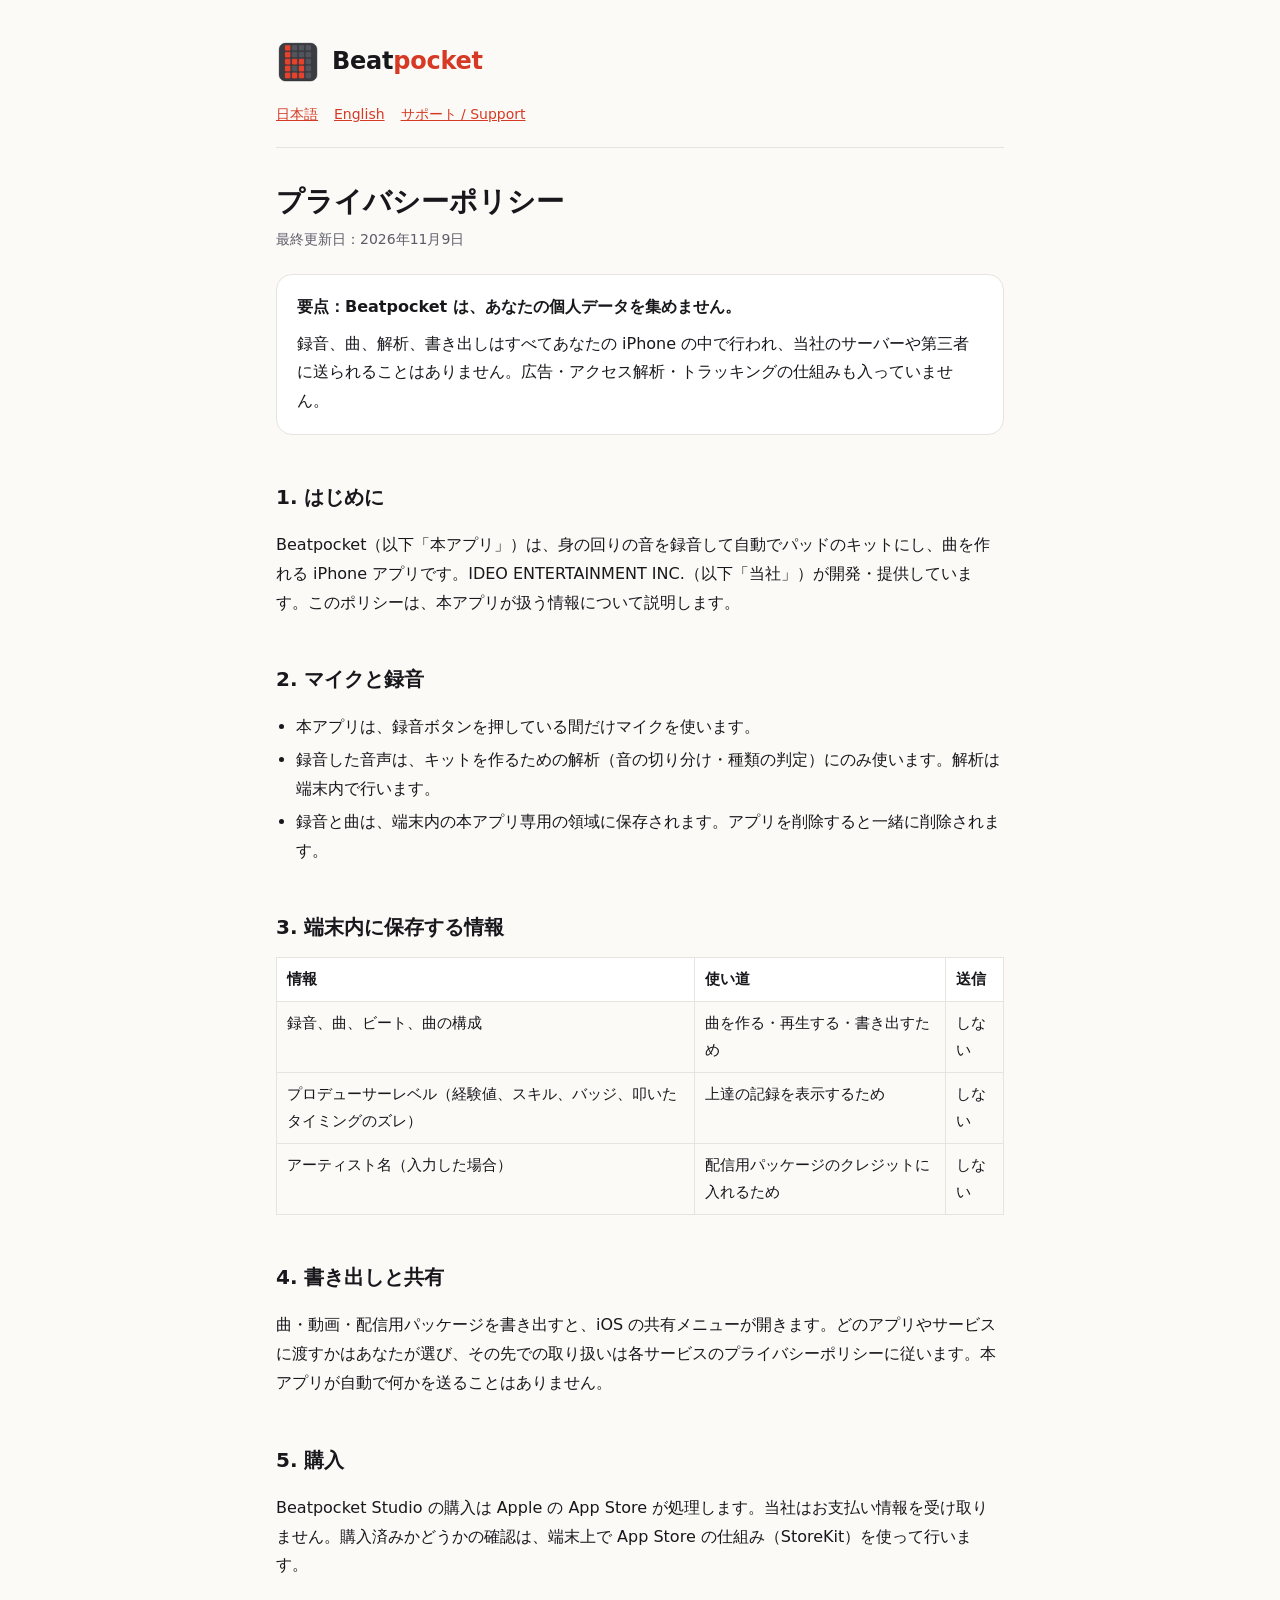
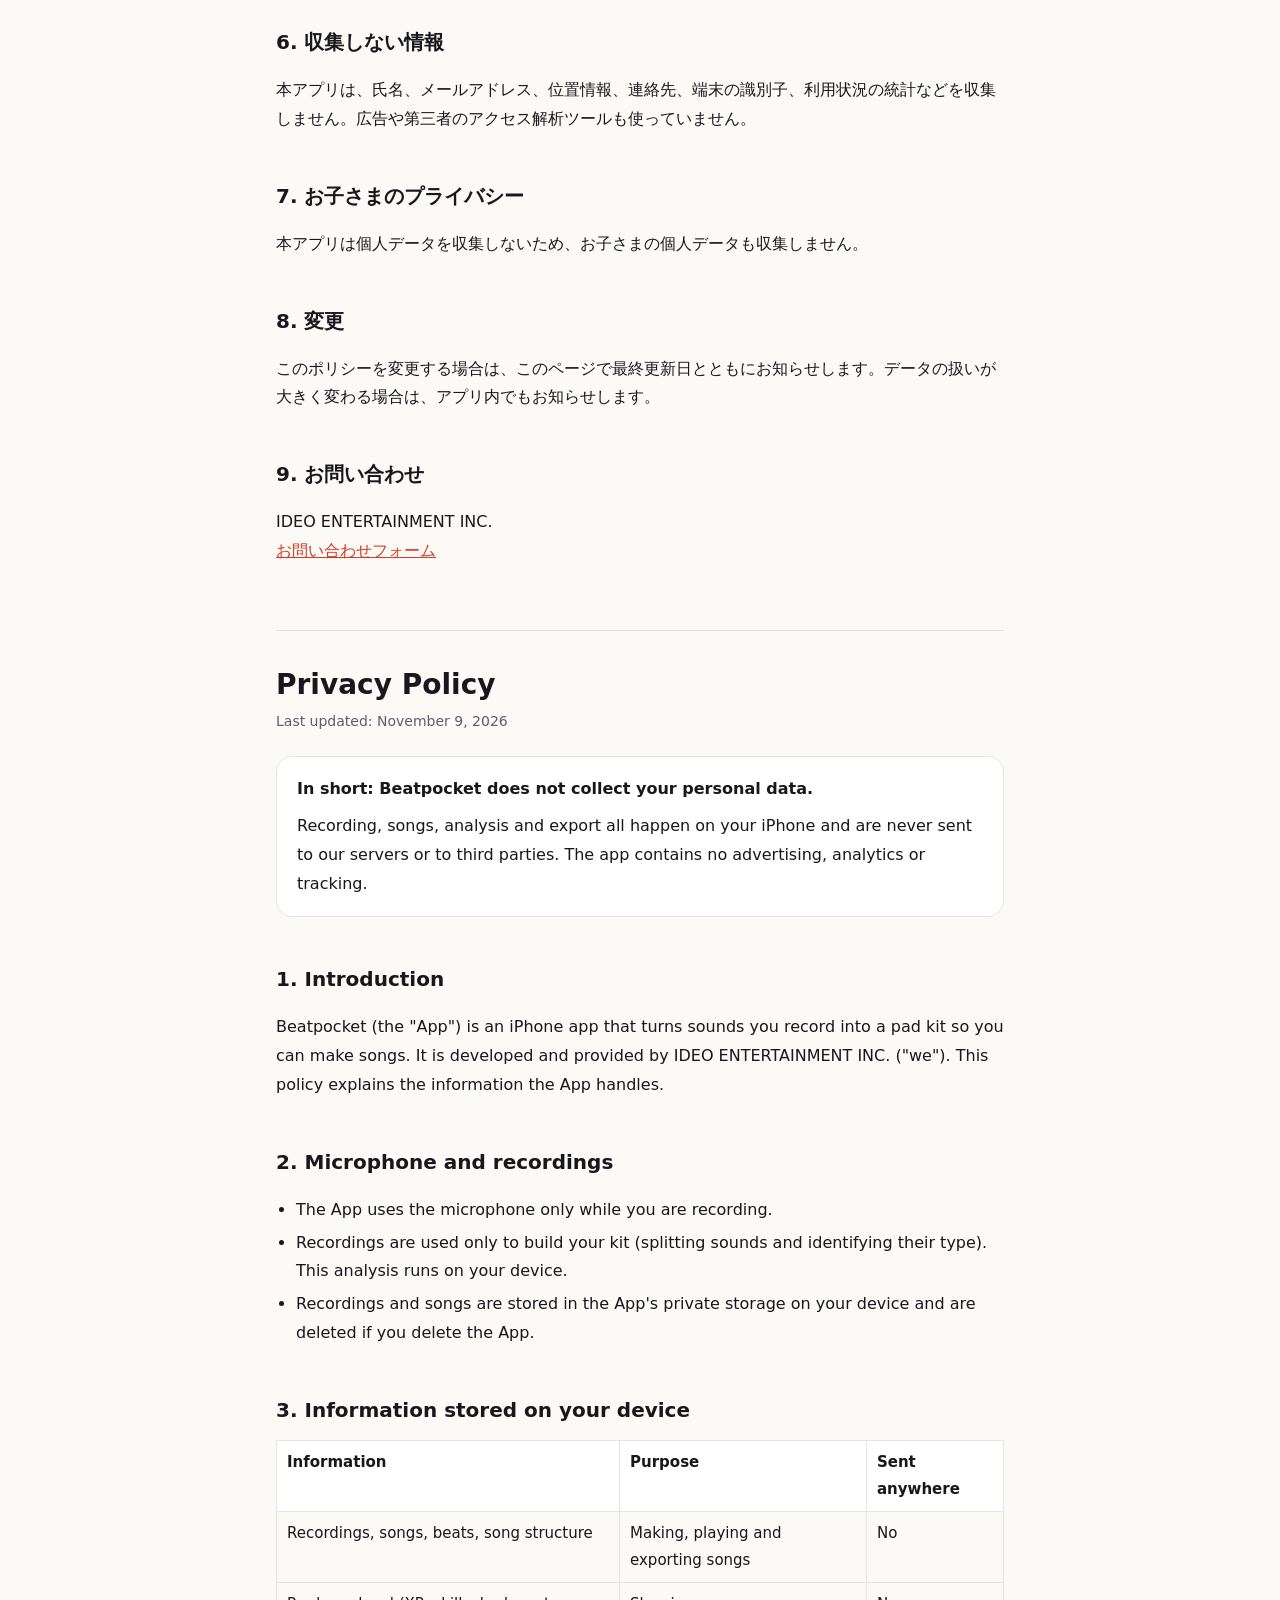
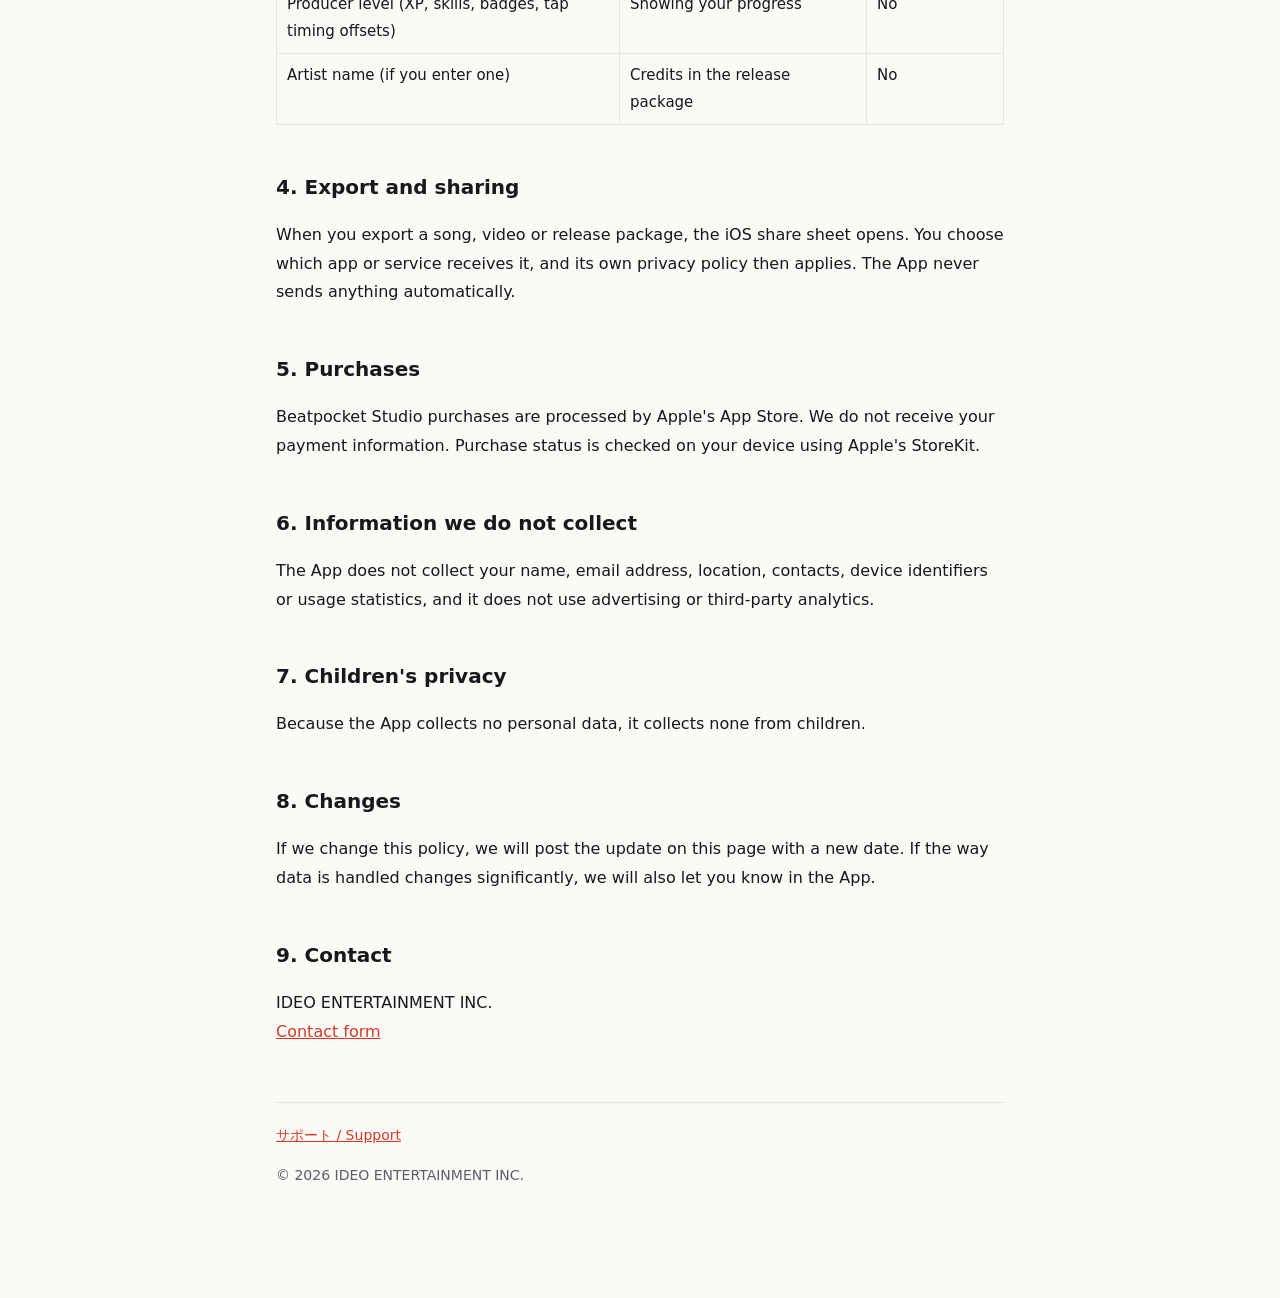
==== privacy.html @ 996421bf "Beatpocket support and privacy pages" ====
<!DOCTYPE html>
<html lang="ja">
<head>
<meta charset="utf-8">
<meta name="viewport" content="width=device-width, initial-scale=1">
<title>プライバシーポリシー / Privacy Policy — Beatpocket</title>
<meta name="description" content="Beatpocket のプライバシーポリシー。録音・曲・解析はすべて端末内で行い、個人データを収集しません。">
<link rel="stylesheet" href="style.css">
<link rel="apple-touch-icon" href="assets/apple-touch-icon.png">
<link rel="icon" href="assets/mark.png">
</head>
<body>
<div class="wrap">
<header>
  <a class="brand" href="./"><img src="assets/mark.png" alt=""><b>Beat<span>pocket</span></b></a>
  <p class="langbar"><a href="#ja">日本語</a><a href="#en">English</a><a href="./">サポート / Support</a></p>
</header>

<section id="ja" lang="ja">
<h1>プライバシーポリシー</h1>
<p class="meta">最終更新日：2026年11月9日</p>

<div class="lead">
  <p><b>要点：Beatpocket は、あなたの個人データを集めません。</b></p>
  <p>録音、曲、解析、書き出しはすべてあなたの iPhone の中で行われ、当社のサーバーや第三者に送られることはありません。広告・アクセス解析・トラッキングの仕組みも入っていません。</p>
</div>

<h2>1. はじめに</h2>
<p>Beatpocket（以下「本アプリ」）は、身の回りの音を録音して自動でパッドのキットにし、曲を作れる iPhone アプリです。IDEO ENTERTAINMENT INC.（以下「当社」）が開発・提供しています。このポリシーは、本アプリが扱う情報について説明します。</p>

<h2>2. マイクと録音</h2>
<ul>
  <li>本アプリは、録音ボタンを押している間だけマイクを使います。</li>
  <li>録音した音声は、キットを作るための解析（音の切り分け・種類の判定）にのみ使います。解析は端末内で行います。</li>
  <li>録音と曲は、端末内の本アプリ専用の領域に保存されます。アプリを削除すると一緒に削除されます。</li>
</ul>

<h2>3. 端末内に保存する情報</h2>
<table>
  <tr><th>情報</th><th>使い道</th><th>送信</th></tr>
  <tr><td>録音、曲、ビート、曲の構成</td><td>曲を作る・再生する・書き出すため</td><td>しない</td></tr>
  <tr><td>プロデューサーレベル（経験値、スキル、バッジ、叩いたタイミングのズレ）</td><td>上達の記録を表示するため</td><td>しない</td></tr>
  <tr><td>アーティスト名（入力した場合）</td><td>配信用パッケージのクレジットに入れるため</td><td>しない</td></tr>
</table>

<h2>4. 書き出しと共有</h2>
<p>曲・動画・配信用パッケージを書き出すと、iOS の共有メニューが開きます。どのアプリやサービスに渡すかはあなたが選び、その先での取り扱いは各サービスのプライバシーポリシーに従います。本アプリが自動で何かを送ることはありません。</p>

<h2>5. 購入</h2>
<p>Beatpocket Studio の購入は Apple の App Store が処理します。当社はお支払い情報を受け取りません。購入済みかどうかの確認は、端末上で App Store の仕組み（StoreKit）を使って行います。</p>

<h2>6. 収集しない情報</h2>
<p>本アプリは、氏名、メールアドレス、位置情報、連絡先、端末の識別子、利用状況の統計などを収集しません。広告や第三者のアクセス解析ツールも使っていません。</p>

<h2>7. お子さまのプライバシー</h2>
<p>本アプリは個人データを収集しないため、お子さまの個人データも収集しません。</p>

<h2>8. 変更</h2>
<p>このポリシーを変更する場合は、このページで最終更新日とともにお知らせします。データの扱いが大きく変わる場合は、アプリ内でもお知らせします。</p>

<h2>9. お問い合わせ</h2>
<p>IDEO ENTERTAINMENT INC.<br><a href="./#contact">お問い合わせフォーム</a></p>
</section>

<hr>

<section id="en" lang="en">
<h1>Privacy Policy</h1>
<p class="meta">Last updated: November 9, 2026</p>

<div class="lead">
  <p><b>In short: Beatpocket does not collect your personal data.</b></p>
  <p>Recording, songs, analysis and export all happen on your iPhone and are never sent to our servers or to third parties. The app contains no advertising, analytics or tracking.</p>
</div>

<h2>1. Introduction</h2>
<p>Beatpocket (the "App") is an iPhone app that turns sounds you record into a pad kit so you can make songs. It is developed and provided by IDEO ENTERTAINMENT INC. ("we"). This policy explains the information the App handles.</p>

<h2>2. Microphone and recordings</h2>
<ul>
  <li>The App uses the microphone only while you are recording.</li>
  <li>Recordings are used only to build your kit (splitting sounds and identifying their type). This analysis runs on your device.</li>
  <li>Recordings and songs are stored in the App's private storage on your device and are deleted if you delete the App.</li>
</ul>

<h2>3. Information stored on your device</h2>
<table>
  <tr><th>Information</th><th>Purpose</th><th>Sent anywhere</th></tr>
  <tr><td>Recordings, songs, beats, song structure</td><td>Making, playing and exporting songs</td><td>No</td></tr>
  <tr><td>Producer level (XP, skills, badges, tap timing offsets)</td><td>Showing your progress</td><td>No</td></tr>
  <tr><td>Artist name (if you enter one)</td><td>Credits in the release package</td><td>No</td></tr>
</table>

<h2>4. Export and sharing</h2>
<p>When you export a song, video or release package, the iOS share sheet opens. You choose which app or service receives it, and its own privacy policy then applies. The App never sends anything automatically.</p>

<h2>5. Purchases</h2>
<p>Beatpocket Studio purchases are processed by Apple's App Store. We do not receive your payment information. Purchase status is checked on your device using Apple's StoreKit.</p>

<h2>6. Information we do not collect</h2>
<p>The App does not collect your name, email address, location, contacts, device identifiers or usage statistics, and it does not use advertising or third-party analytics.</p>

<h2>7. Children's privacy</h2>
<p>Because the App collects no personal data, it collects none from children.</p>

<h2>8. Changes</h2>
<p>If we change this policy, we will post the update on this page with a new date. If the way data is handled changes significantly, we will also let you know in the App.</p>

<h2>9. Contact</h2>
<p>IDEO ENTERTAINMENT INC.<br><a href="./#contact">Contact form</a></p>
</section>

<footer>
  <a href="./">サポート / Support</a>
  <p>© 2026 IDEO ENTERTAINMENT INC.</p>
</footer>
</div>
</body>
</html>
---- style.css ----
:root {
  --ink: #17171c; --muted: #5d5d69; --line: #e6e4df; --bg: #fbfaf7; --card: #ffffff;
  --accent: #d63a24; --accent-soft: #fdeeea;
}
@media (prefers-color-scheme: dark) {
  :root { --ink: #f2f2f5; --muted: #9d9daa; --line: #2b2b33; --bg: #121217; --card: #1b1b22;
          --accent: #e8412c; --accent-soft: #2a1714; }
}
* { box-sizing: border-box; }
body {
  margin: 0; background: var(--bg); color: var(--ink);
  font-family: -apple-system, "Hiragino Sans", "Hiragino Kaku Gothic ProN", system-ui, sans-serif;
  line-height: 1.8; font-size: 16px;
}
.wrap { max-width: 760px; margin: 0 auto; padding: 40px 16px 96px; }
header { padding-bottom: 20px; border-bottom: 1px solid var(--line); }
.brand { display: flex; align-items: center; gap: 12px; text-decoration: none; color: var(--ink); }
.brand img { width: 44px; height: 44px; }
.brand b { font-size: 24px; font-weight: 800; letter-spacing: -.01em; }
.brand b span { color: var(--accent); }
.langbar { margin: 18px 0 0; font-size: 14px; }
.langbar a { margin-right: 16px; }
h1 { font-size: 28px; margin: 36px 0 6px; line-height: 1.3; }
h2 { font-size: 20px; margin: 44px 0 10px; }
h3 { font-size: 16px; margin: 0 0 4px; }
p, li { color: inherit; }
.meta { color: var(--muted); font-size: 14px; margin: 0; }
a { color: var(--accent); }
.lead { background: var(--card); border: 1px solid var(--line); border-radius: 16px; padding: 18px 20px; margin: 22px 0; }
.lead p { margin: 0 0 8px; } .lead p:last-child { margin: 0; }
.contact { background: var(--accent-soft); border-radius: 16px; padding: 18px 20px; margin: 22px 0; }
.contact a { font-weight: 700; word-break: break-all; }
details { background: var(--card); border: 1px solid var(--line); border-radius: 14px; padding: 14px 18px; margin: 10px 0; }
summary { cursor: pointer; font-weight: 700; }
details p, details ul { margin: 10px 0 0; }
ul { padding-left: 1.25em; } li { margin: 4px 0; }
table { border-collapse: collapse; width: 100%; margin: 12px 0; font-size: 15px; }
th, td { border: 1px solid var(--line); padding: 8px 10px; text-align: left; vertical-align: top; }
th { background: var(--card); }
hr { border: 0; border-top: 1px solid var(--line); margin: 64px 0 0; }
footer { margin-top: 56px; padding-top: 20px; border-top: 1px solid var(--line); color: var(--muted); font-size: 14px; }
footer a { margin-right: 14px; }

.form { display: grid; gap: 14px; margin: 18px 0; }
.form label { display: grid; gap: 6px; font-weight: 700; font-size: 15px; }
.form input, .form textarea {
  font: inherit; font-weight: 400; color: var(--ink); background: var(--card);
  border: 1px solid var(--line); border-radius: 12px; padding: 12px 14px; width: 100%;
}
.form input:focus, .form textarea:focus { outline: 2px solid var(--accent); border-color: transparent; }
.form button {
  font: inherit; font-weight: 800; color: #fff; background: var(--accent); border: 0;
  border-radius: 14px; padding: 14px 18px; cursor: pointer;
}
.form button:disabled { opacity: .6; }
.req { color: var(--accent); }
.hp { position: absolute; left: -9999px; width: 1px; height: 1px; opacity: 0; }
.status { margin: 0; font-size: 15px; }
.status.ok { color: #1f9d55; } .status.err { color: #d33; }
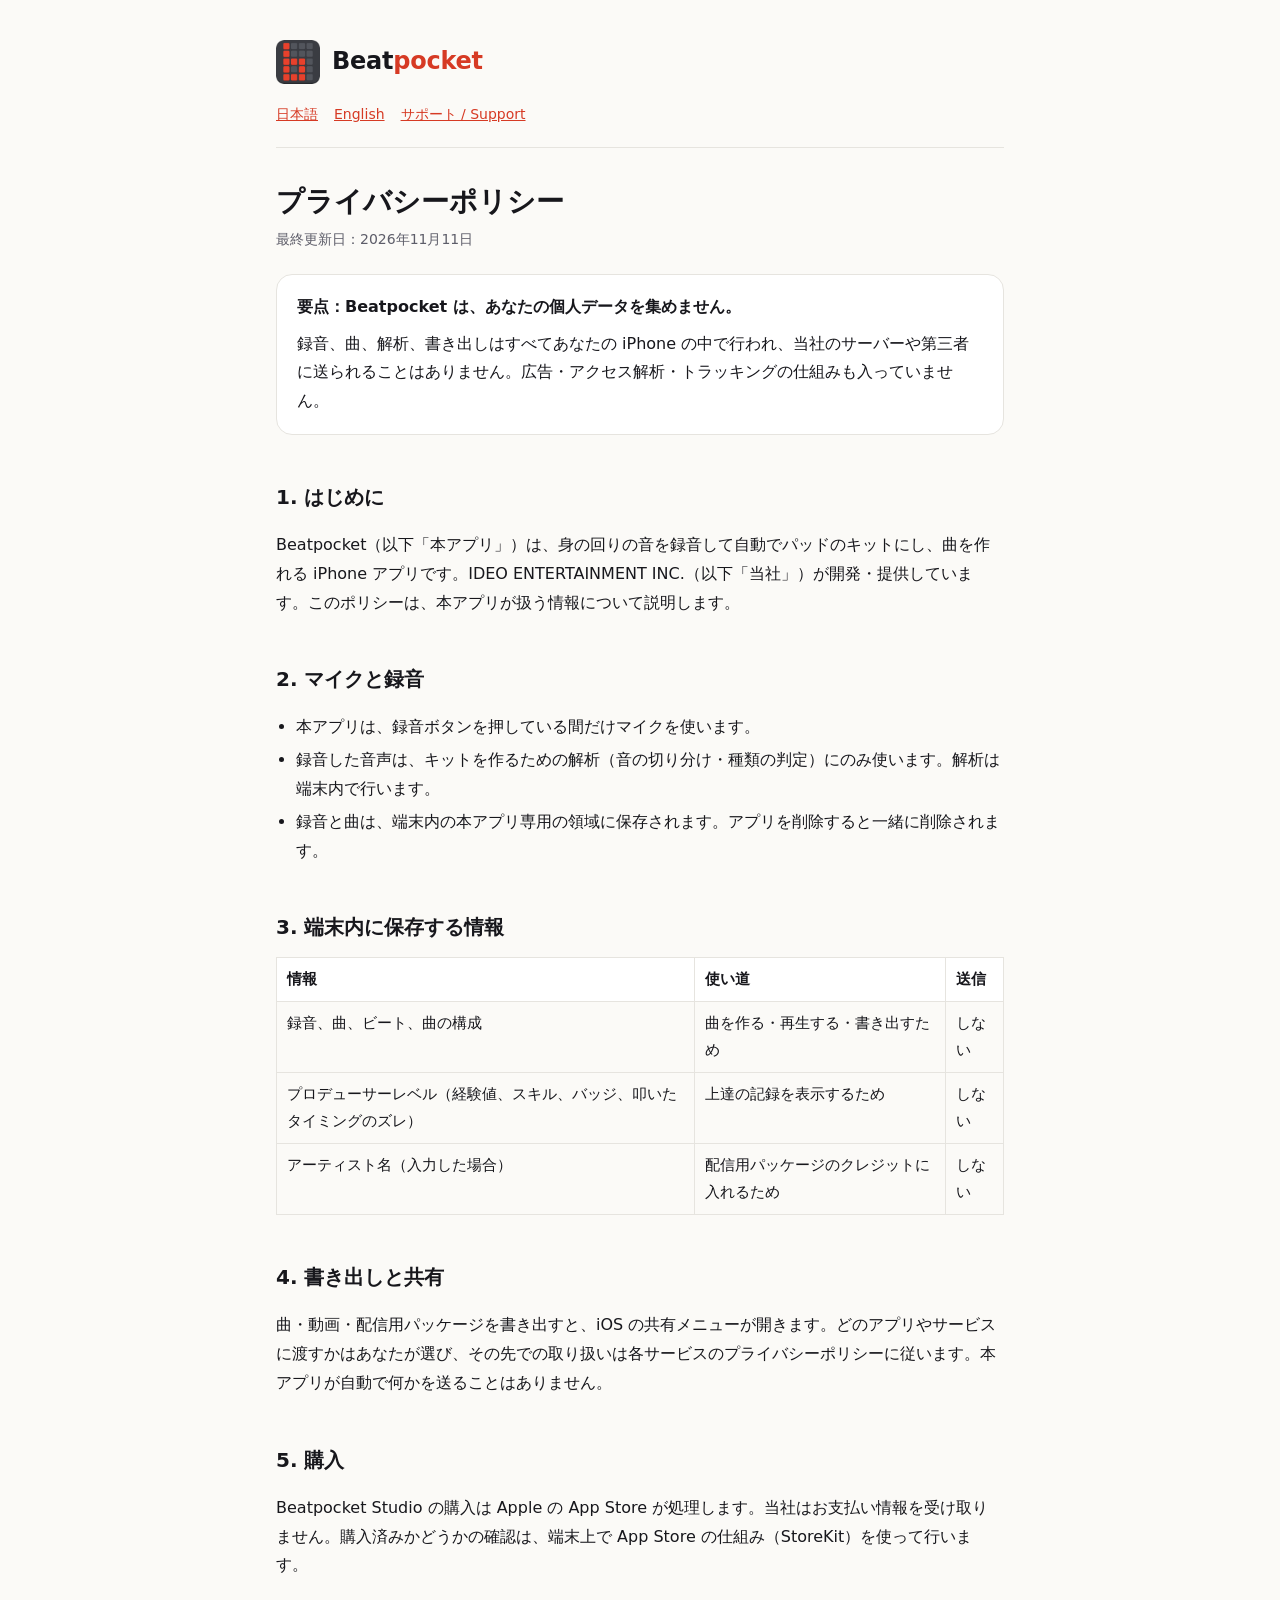
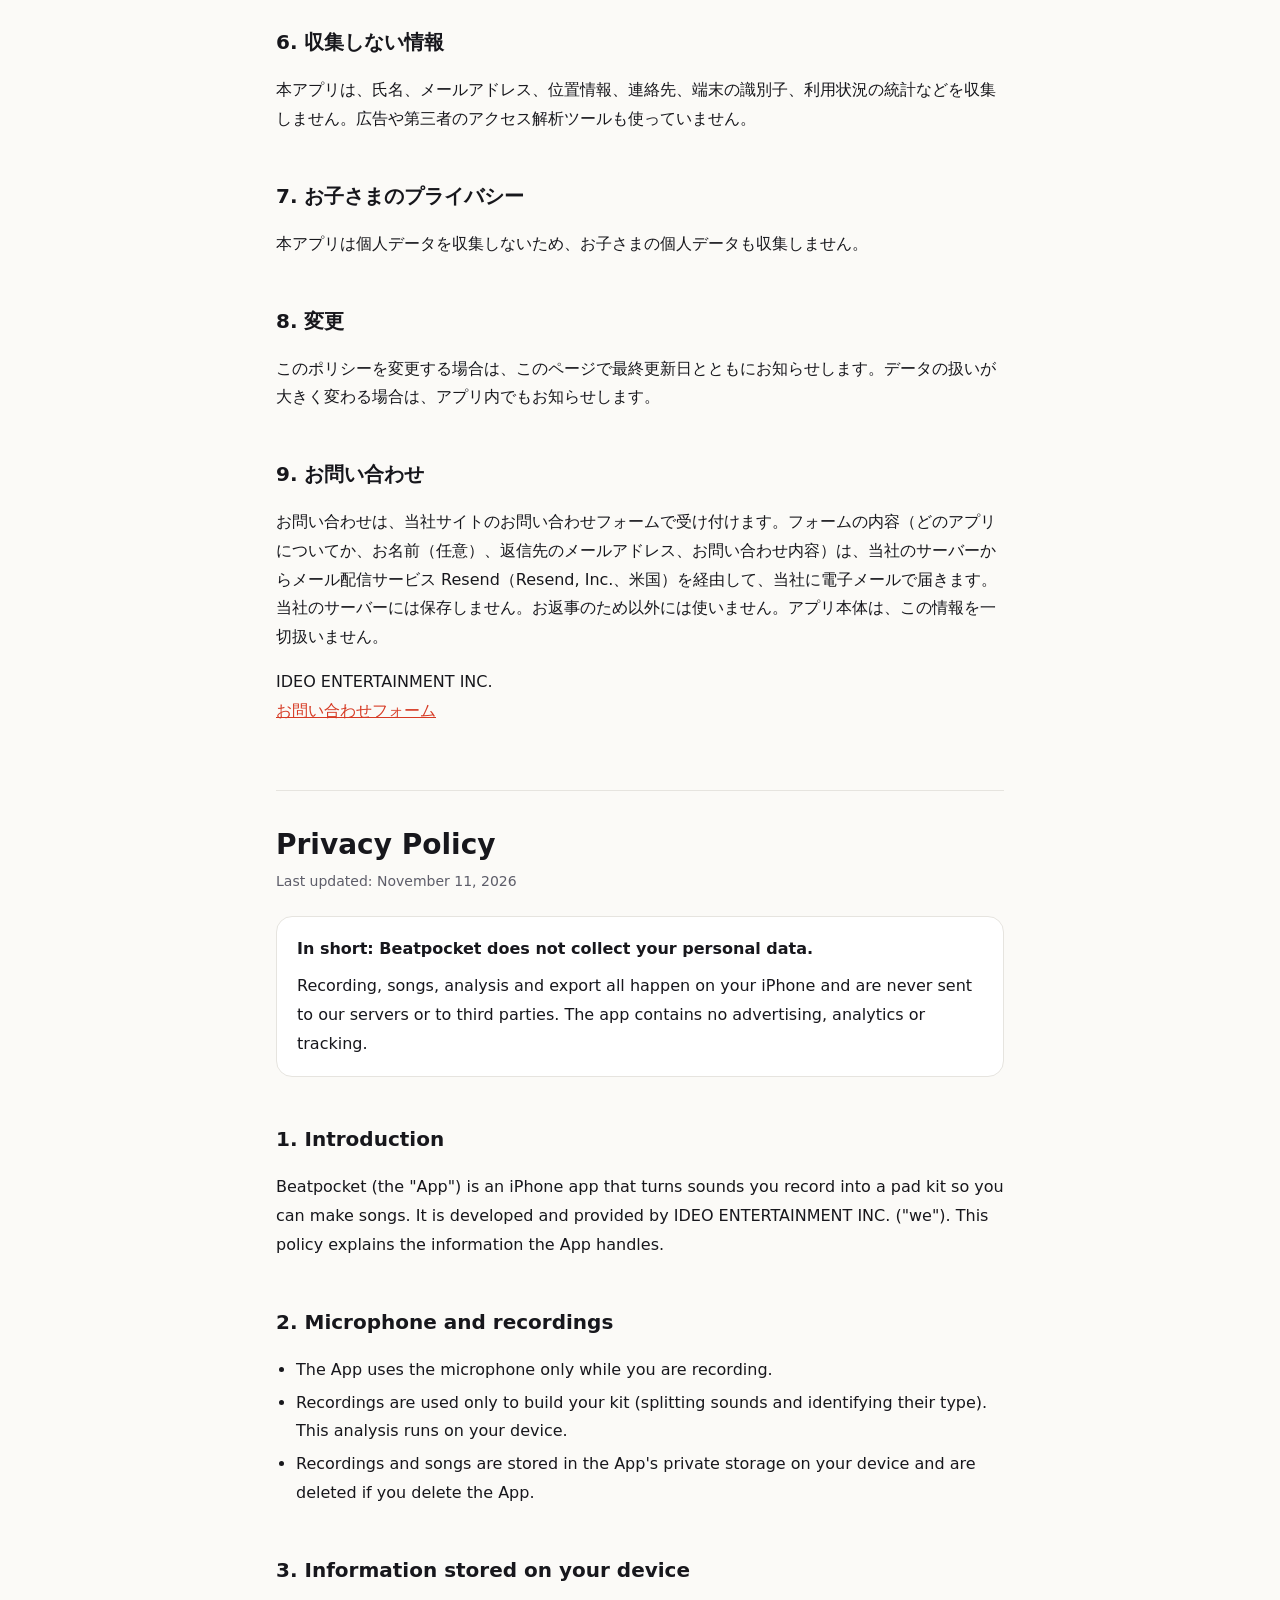
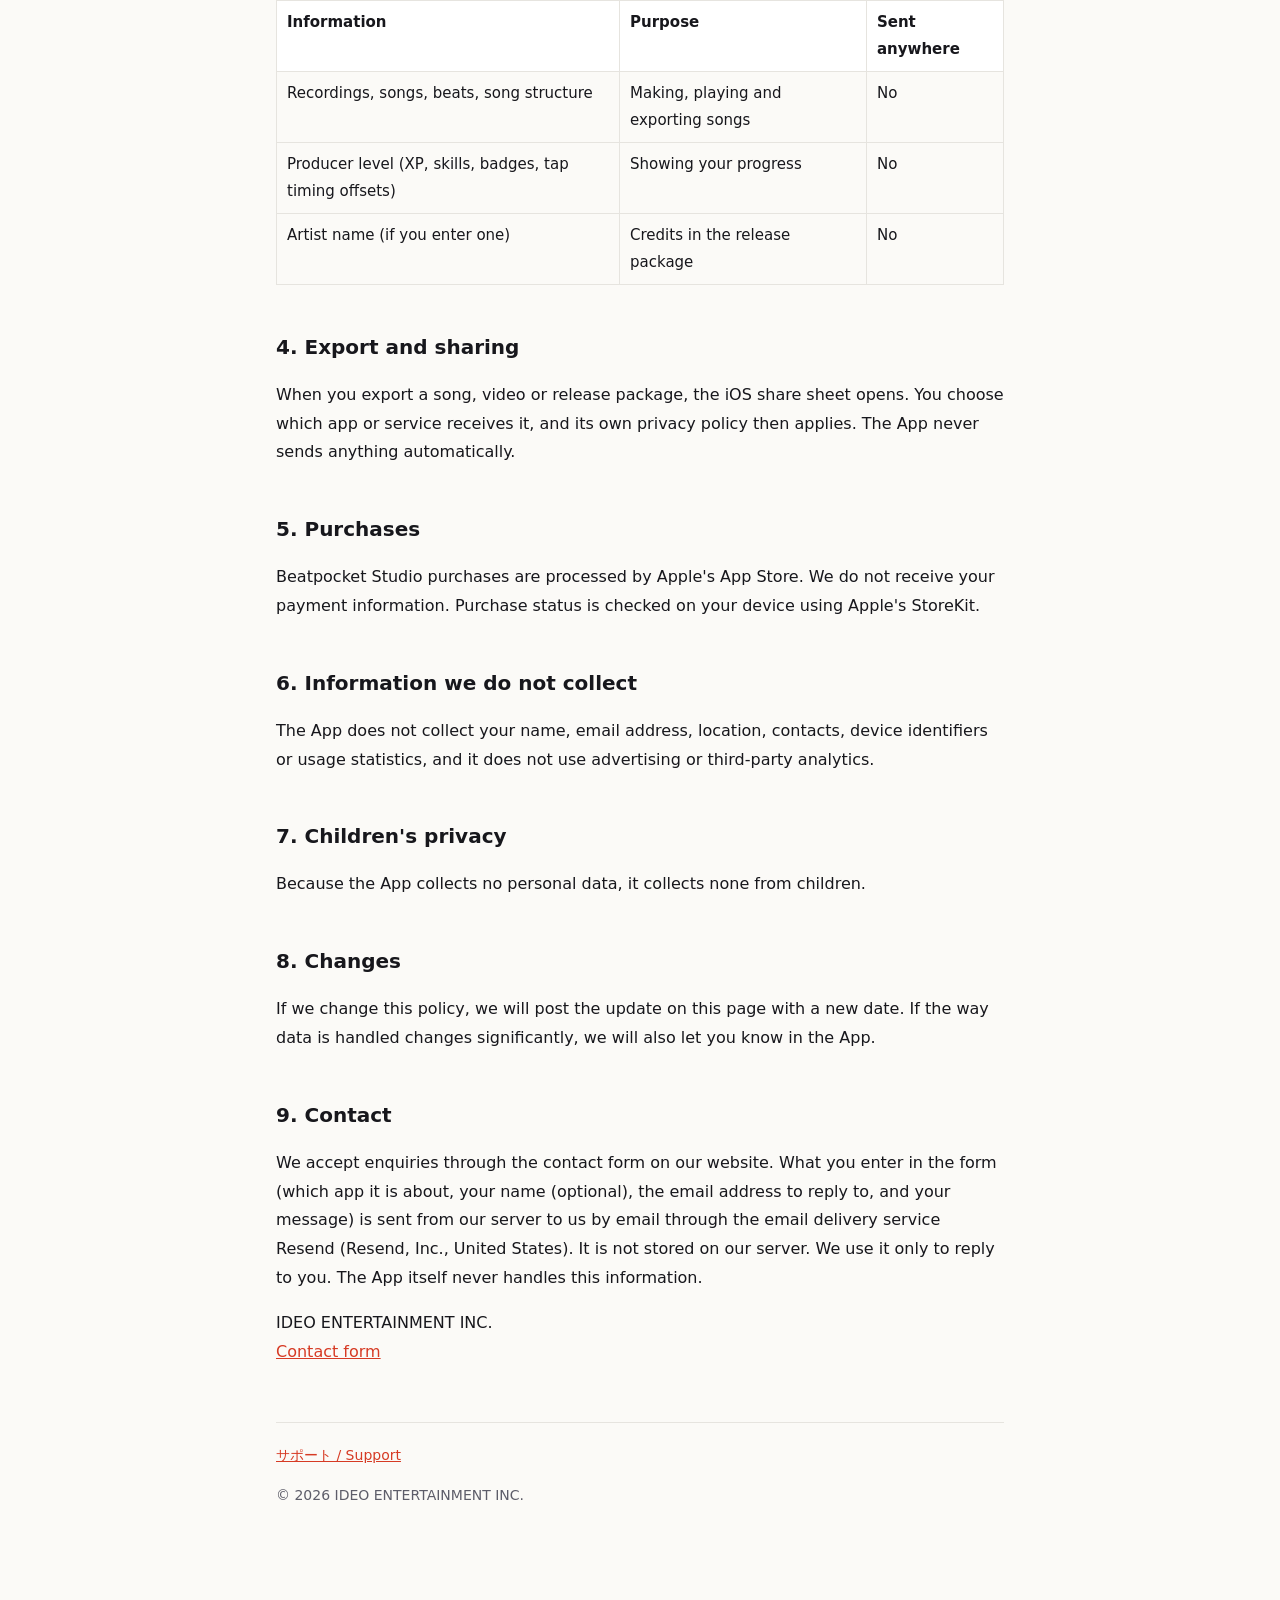
==== commit 82ef6458: "Contact: shared company form (ideo-e.com/contact?app=beatpocket); privacy: enquiries via Resend, not" ====
--- a/privacy.html
+++ b/privacy.html
@@ -18,7 +18,7 @@
 
 <section id="ja" lang="ja">
 <h1>プライバシーポリシー</h1>
-<p class="meta">最終更新日：2026年11月9日</p>
+<p class="meta">最終更新日：2026年11月11日</p>
 
 <div class="lead">
   <p><b>要点：Beatpocket は、あなたの個人データを集めません。</b></p>
@@ -59,14 +59,15 @@
 <p>このポリシーを変更する場合は、このページで最終更新日とともにお知らせします。データの扱いが大きく変わる場合は、アプリ内でもお知らせします。</p>
 
 <h2>9. お問い合わせ</h2>
-<p>IDEO ENTERTAINMENT INC.<br><a href="./#contact">お問い合わせフォーム</a></p>
+<p>お問い合わせは、当社サイトのお問い合わせフォームで受け付けます。フォームの内容（どのアプリについてか、お名前（任意）、返信先のメールアドレス、お問い合わせ内容）は、当社のサーバーからメール配信サービス Resend（Resend, Inc.、米国）を経由して、当社に電子メールで届きます。当社のサーバーには保存しません。お返事のため以外には使いません。アプリ本体は、この情報を一切扱いません。</p>
+<p>IDEO ENTERTAINMENT INC.<br><a href="https://ideo-e.com/contact?app=beatpocket">お問い合わせフォーム</a></p>
 </section>
 
 <hr>
 
 <section id="en" lang="en">
 <h1>Privacy Policy</h1>
-<p class="meta">Last updated: November 9, 2026</p>
+<p class="meta">Last updated: November 11, 2026</p>
 
 <div class="lead">
   <p><b>In short: Beatpocket does not collect your personal data.</b></p>
@@ -107,7 +108,8 @@
 <p>If we change this policy, we will post the update on this page with a new date. If the way data is handled changes significantly, we will also let you know in the App.</p>
 
 <h2>9. Contact</h2>
-<p>IDEO ENTERTAINMENT INC.<br><a href="./#contact">Contact form</a></p>
+<p>We accept enquiries through the contact form on our website. What you enter in the form (which app it is about, your name (optional), the email address to reply to, and your message) is sent from our server to us by email through the email delivery service Resend (Resend, Inc., United States). It is not stored on our server. We use it only to reply to you. The App itself never handles this information.</p>
+<p>IDEO ENTERTAINMENT INC.<br><a href="https://ideo-e.com/contact?app=beatpocket">Contact form</a></p>
 </section>
 
 <footer>
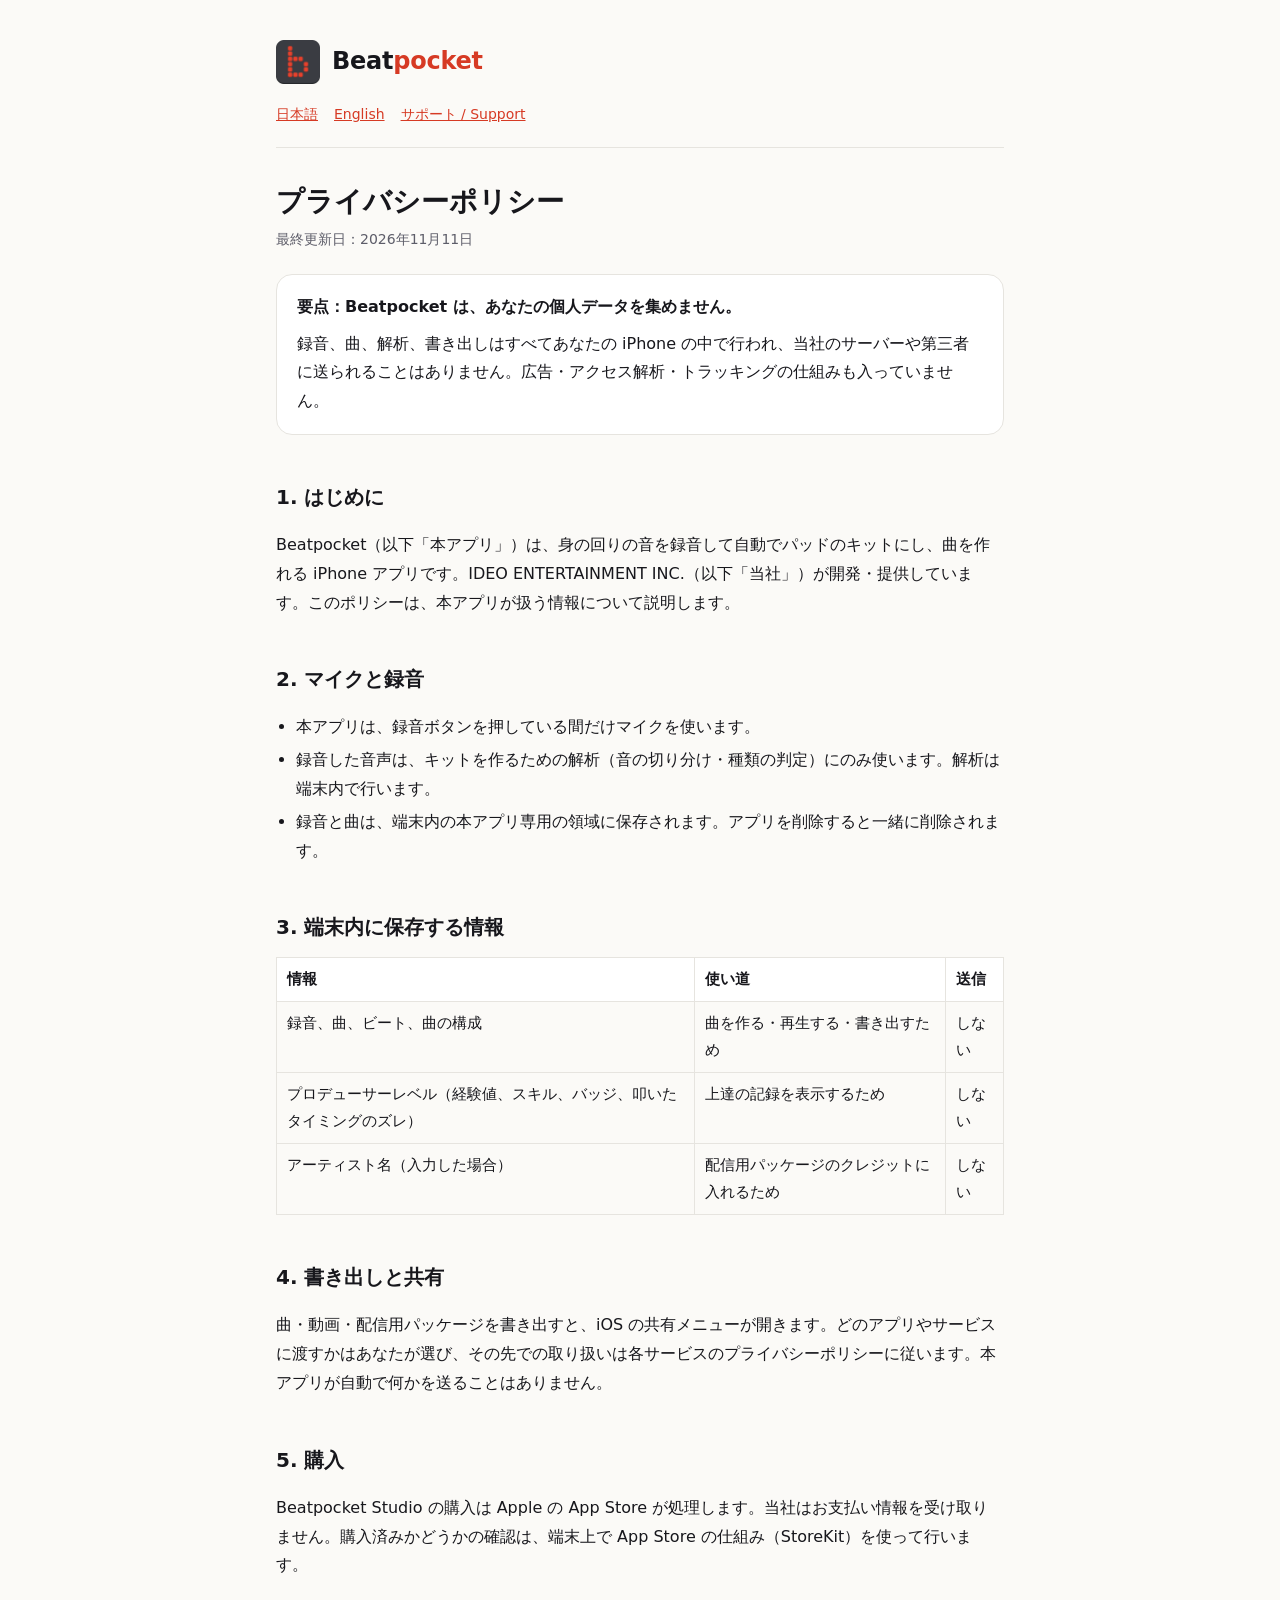
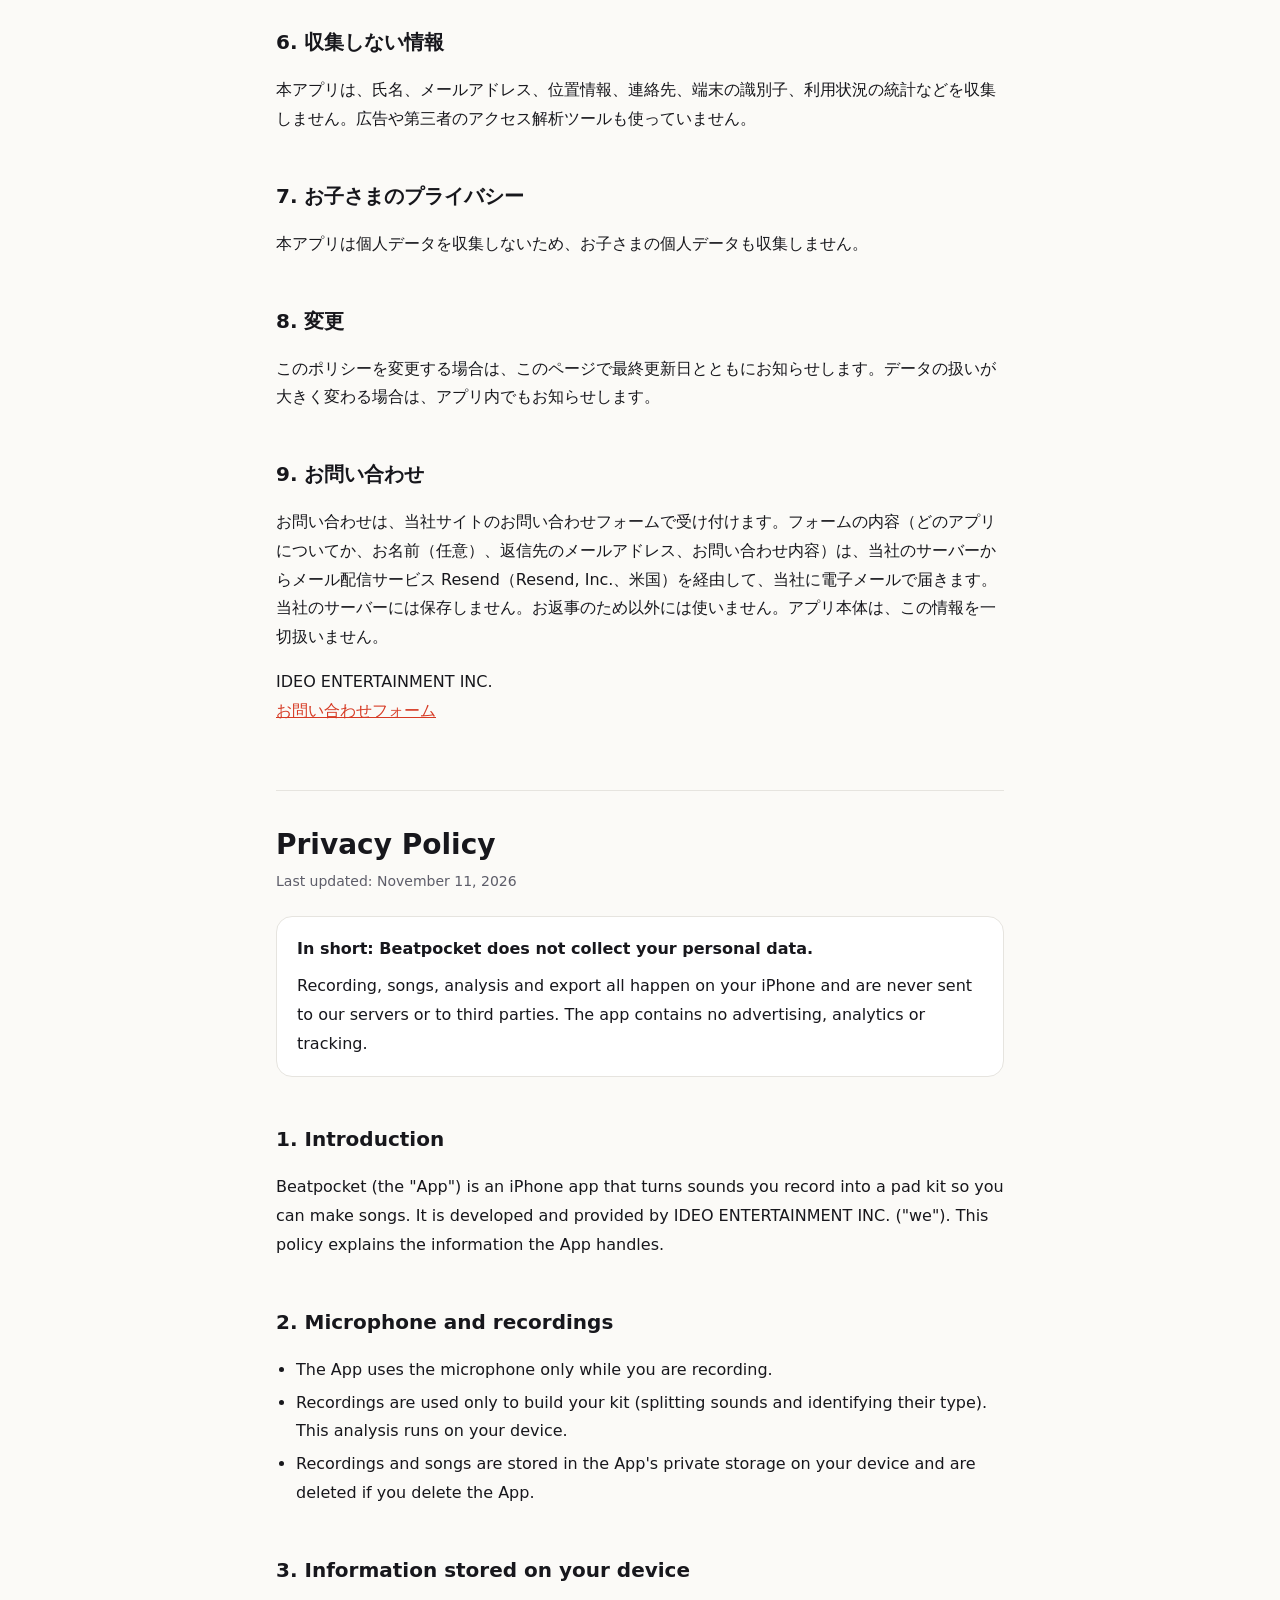
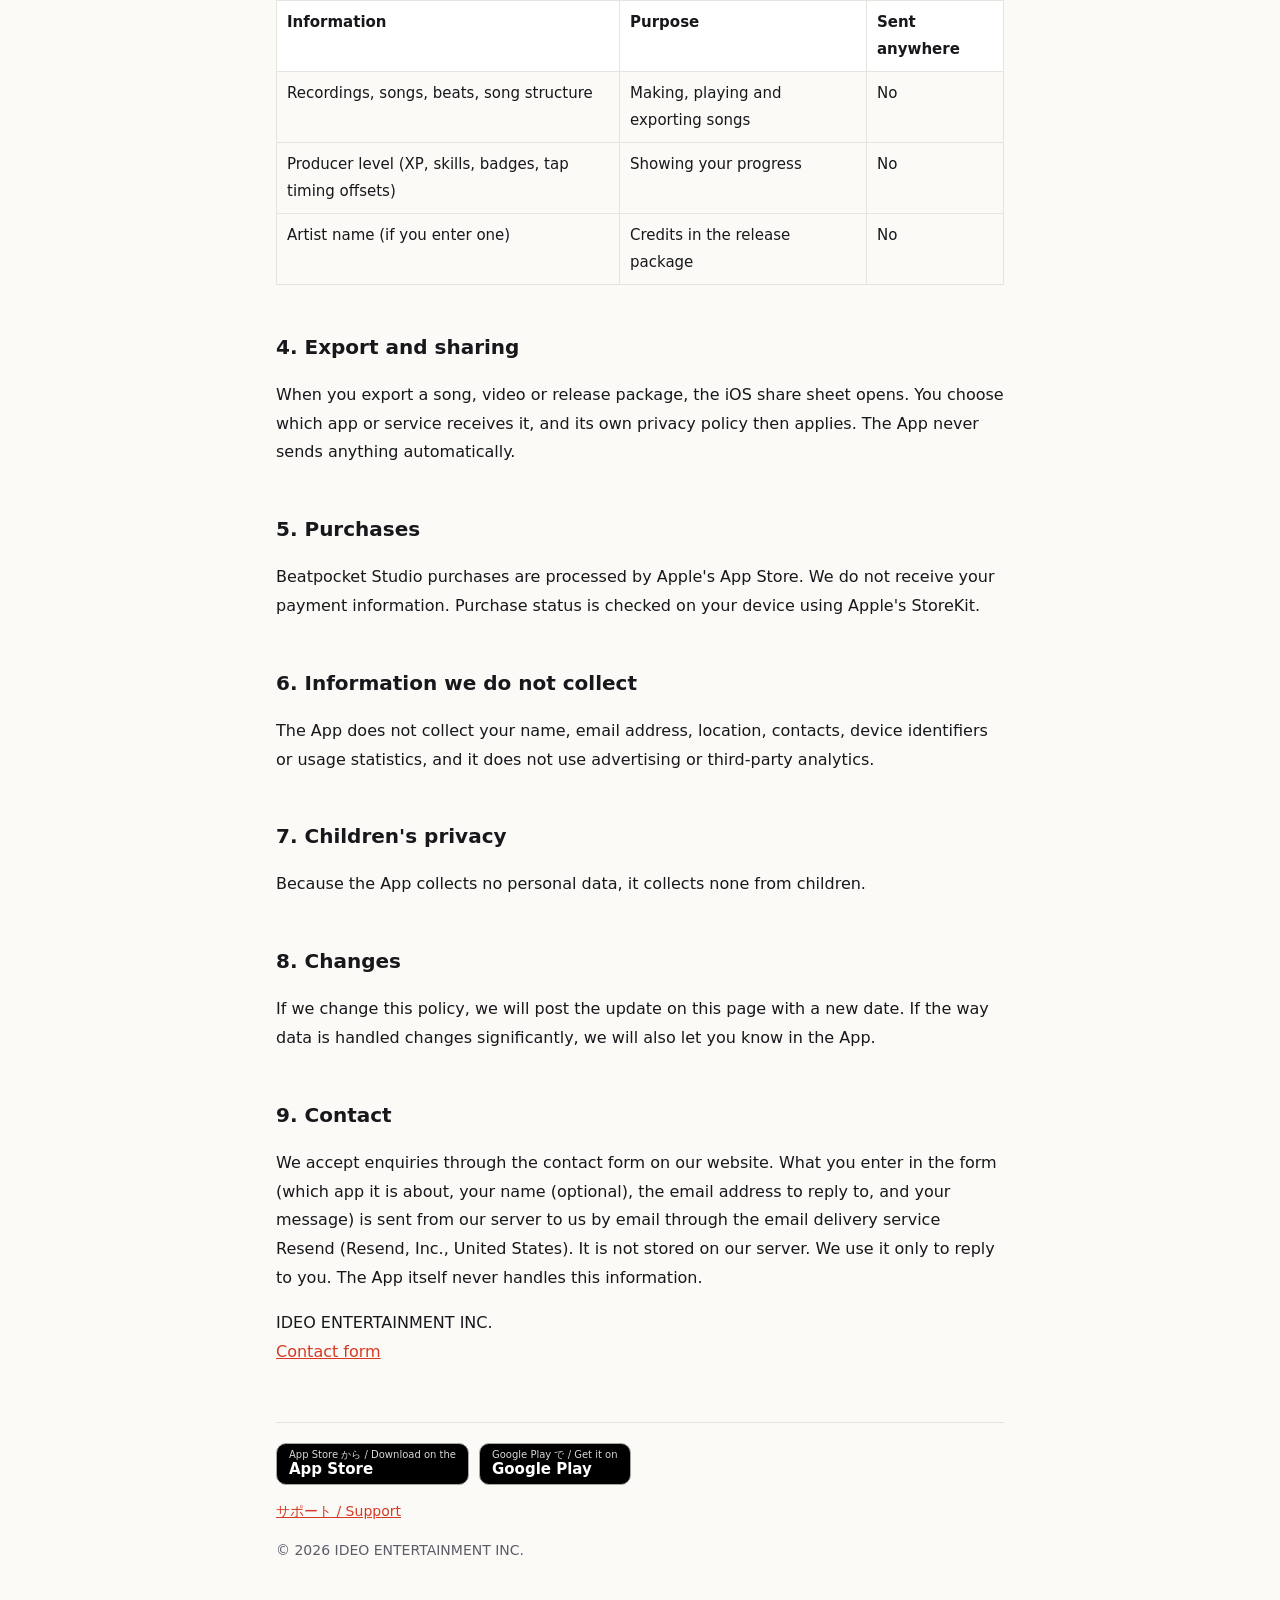
==== commit d11157e4: "App Store and Google Play buttons under the header and in the footers Co-Authored-By: Claude Opus 5." ====
--- a/privacy.html
+++ b/privacy.html
@@ -113,6 +113,10 @@
 </section>
 
 <footer>
+  <p class="stores foot">
+    <a class="store" href="https://apps.apple.com/app/id6832388760"><small>App Store から / Download on the</small>App Store</a>
+    <a class="store" href="https://play.google.com/store/apps/details?id=com.beatpocket.app"><small>Google Play で / Get it on</small>Google Play</a>
+  </p>
   <a href="./">サポート / Support</a>
   <p>© 2026 IDEO ENTERTAINMENT INC.</p>
 </footer>
--- a/style.css
+++ b/style.css
@@ -57,3 +57,15 @@
 .hp { position: absolute; left: -9999px; width: 1px; height: 1px; opacity: 0; }
 .status { margin: 0; font-size: 15px; }
 .status.ok { color: #1f9d55; } .status.err { color: #d33; }
+
+.stores { display: flex; flex-wrap: wrap; gap: 10px; margin: 18px 0 0; }
+.store {
+  display: inline-flex; flex-direction: column; justify-content: center; min-width: 168px;
+  padding: 7px 16px 8px; border-radius: 10px; background: #000; color: #fff !important;
+  border: 1px solid #a6a6a6; text-decoration: none; font-weight: 700; font-size: 19px; line-height: 1.15;
+}
+.store small { font-size: 11px; font-weight: 500; opacity: .85; }
+.store:hover { background: #222; }
+footer .stores { margin: 0 0 14px; }
+footer .store { margin: 0; min-width: 0; font-size: 15px; padding: 5px 12px 6px; }
+footer .store small { font-size: 10px; }
